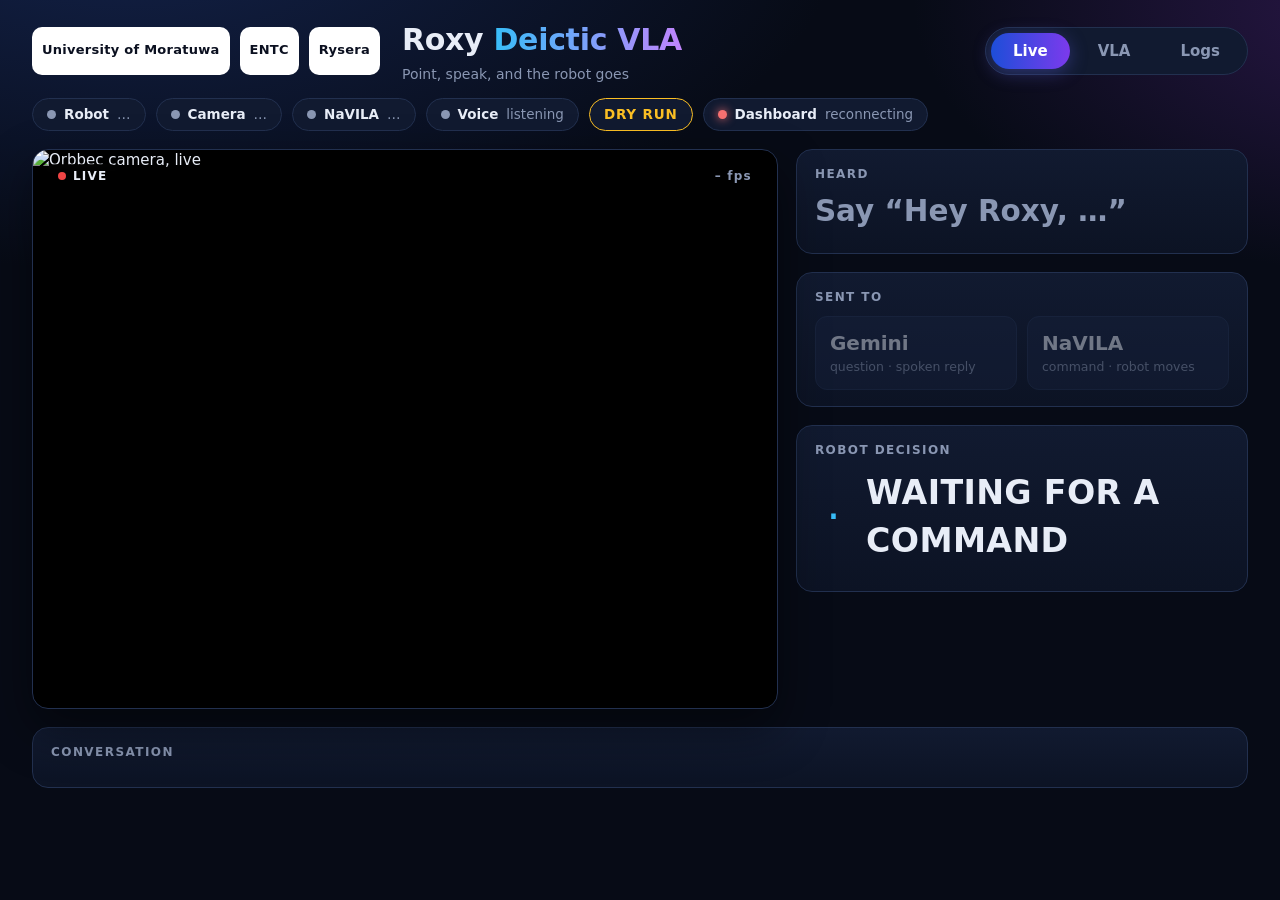
==== scripts/dashboard/static/index.html @ 3c6b2a52 "feat(GUI): made a user interface that shows everything" ====
<!doctype html>
<html lang="en">
<head>
<meta charset="utf-8">
<meta name="viewport" content="width=device-width, initial-scale=1">
<title>Roxy · Deictic VLA</title>
<link rel="stylesheet" href="style.css">
</head>
<body>
<header class="top">
  <div class="brand">
    <div class="logos">
      <img src="logos/uom.png" alt="University of Moratuwa" data-fallback="University of Moratuwa">
      <img src="logos/entc.png" alt="ENTC" data-fallback="ENTC">
      <img src="logos/rysera.png" alt="Rysera" data-fallback="Rysera">
    </div>
    <div class="title">
      <h1>Roxy <span>Deictic VLA</span></h1>
      <p>Point, speak, and the robot goes</p>
    </div>
  </div>
  <nav class="tabs" role="tablist">
    <button class="tab active" data-tab="live" role="tab">Live</button>
    <button class="tab" data-tab="vla" role="tab">VLA</button>
    <button class="tab" data-tab="logs" role="tab">Logs</button>
  </nav>
</header>

<section class="statusbar" id="statusbar">
  <div class="pill" id="st-robot"><i></i><b>Robot</b><span>…</span></div>
  <div class="pill" id="st-camera"><i></i><b>Camera</b><span>…</span></div>
  <div class="pill" id="st-server"><i></i><b>NaVILA</b><span>…</span></div>
  <div class="pill" id="st-voice"><i></i><b>Voice</b><span>listening</span></div>
  <div class="pill mode" id="st-mode"><b>DRY RUN</b></div>
  <div class="pill" id="st-link"><i></i><b>Dashboard</b><span>connecting</span></div>
</section>

<!-- ============ LIVE ============ -->
<main class="view active" id="view-live">
  <div class="live-grid">
    <div class="stage">
      <div class="video">
        <img src="stream.mjpg" alt="Orbbec camera, live">
        <div class="badge live-badge"><i></i>LIVE</div>
        <div class="badge fps" id="live-fps">– fps</div>
        <div class="overlay-action" id="overlay-action" hidden>
          <span class="glyph" id="overlay-glyph"></span>
          <span id="overlay-text"></span>
        </div>
      </div>
    </div>

    <aside class="side">
      <div class="card heard">
        <div class="card-label">Heard</div>
        <div class="heard-text" id="heard-text"><span class="muted">Say “Hey Roxy, …”</span></div>
        <div class="heard-meta" id="heard-meta"></div>
      </div>

      <div class="card route">
        <div class="card-label">Sent to</div>
        <div class="lanes">
          <div class="lane gemini" id="lane-gemini">
            <div class="lane-name">Gemini</div>
            <div class="lane-desc">question · spoken reply</div>
          </div>
          <div class="lane navila" id="lane-navila">
            <div class="lane-name">NaVILA</div>
            <div class="lane-desc">command · robot moves</div>
          </div>
        </div>
        <div class="reply" id="reply" hidden></div>
      </div>

      <div class="card decision">
        <div class="card-label">Robot decision <span class="right" id="decision-meta"></span></div>
        <div class="decision-main" id="decision-main">
          <span class="glyph" id="decision-glyph">·</span>
          <span class="decision-text" id="decision-text">Waiting for a command</span>
        </div>
        <div class="instruction" id="instruction"></div>
      </div>
    </aside>
  </div>

  <div class="card history">
    <div class="card-label">Conversation</div>
    <ol class="history-list" id="history-list"></ol>
  </div>
</main>

<!-- ============ VLA ============ -->
<main class="view" id="view-vla">
  <div class="vla-streams">
    <div class="card stream-card">
      <div class="card-label">Camera <span class="right muted">continuous, ~15 fps</span></div>
      <div class="video small"><img data-src="stream.mjpg" alt="Orbbec camera, live"></div>
    </div>
    <div class="card stream-card">
      <div class="card-label">Sent to NaVILA <span class="right muted" id="sent-meta">one frame per decision</span></div>
      <div class="video small sent">
        <img id="sent-frame" alt="Latest frame sent to NaVILA" hidden>
        <div class="empty" id="sent-empty">No request yet</div>
        <div class="vla-thinking" id="thinking" hidden><span></span><span></span><span></span> NaVILA is thinking</div>
        <div class="overlay-action small" id="sent-action" hidden></div>
      </div>
    </div>
  </div>

  <div class="card">
    <div class="card-label">Decisions <span class="right muted">newest first · 8 frames per request, oldest → newest</span></div>
    <div class="timeline" id="timeline"><div class="empty">Give NaVILA an instruction to see its decisions here</div></div>
  </div>
</main>

<!-- ============ LOGS ============ -->
<main class="view" id="view-logs">
  <div class="log-tools">
    <div class="seg" id="level-filter">
      <button data-level="all" class="on">All</button>
      <button data-level="warn">Warnings +</button>
      <button data-level="error">Errors</button>
    </div>
    <input type="search" id="log-search" placeholder="Search logs…">
    <label class="check"><input type="checkbox" id="log-follow" checked> Follow</label>
  </div>
  <div class="log-cols">
    <div class="card log-col" data-machine="laptop">
      <div class="card-label">Laptop <span class="sub">Go2 bridge · mic · Gemini · navila_node</span><span class="count" id="count-laptop">0</span></div>
      <ol class="log" id="log-laptop"></ol>
    </div>
    <div class="card log-col" data-machine="pi">
      <div class="card-label">Raspberry Pi <span class="sub">Orbbec camera · speaker</span><span class="count" id="count-pi">0</span></div>
      <ol class="log" id="log-pi"></ol>
    </div>
    <div class="card log-col" data-machine="server">
      <div class="card-label">NaVILA server <span class="sub">GPU workstation</span><span class="count" id="count-server">0</span></div>
      <ol class="log" id="log-server"></ol>
    </div>
  </div>
</main>

<script src="app.js"></script>
</body>
</html>
---- scripts/dashboard/static/style.css ----
:root {
  --bg: #070b16;
  --bg2: #0c1324;
  --panel: #111a30;
  --panel2: #16213b;
  --line: #22304f;
  --text: #e8edf7;
  --muted: #8a97b3;
  --navila: #38bdf8;
  --navila-glow: rgba(56, 189, 248, .35);
  --gemini: #c084fc;
  --gemini-glow: rgba(192, 132, 252, .35);
  --ok: #34d399;
  --warn: #fbbf24;
  --err: #f87171;
  --radius: 16px;
  --font: system-ui, -apple-system, "Segoe UI", Roboto, Ubuntu, "Helvetica Neue", Arial, sans-serif;
  --mono: ui-monospace, "SFMono-Regular", "JetBrains Mono", "Ubuntu Mono", Menlo, Consolas, monospace;
  color-scheme: dark;
}

* { box-sizing: border-box; }
body {
  margin: 0;
  min-height: 100vh;
  background: radial-gradient(1200px 600px at 10% -10%, #13224a 0%, transparent 60%),
              radial-gradient(900px 500px at 110% 0%, #2a1748 0%, transparent 55%), var(--bg);
  color: var(--text);
  font: 15px/1.45 var(--font);
  padding: 0 clamp(16px, 2.5vw, 32px) 32px;
}
[hidden] { display: none !important; }
.muted { color: var(--muted); }
.right { margin-left: auto; }

/* ---------- header ---------- */
.top {
  display: flex; align-items: center; justify-content: space-between; gap: 24px; flex-wrap: wrap;
  padding: 18px 0 14px;
}
.brand { display: flex; align-items: center; gap: 22px; flex-wrap: wrap; }
.logos { display: flex; align-items: center; gap: 10px; }
.logos img, .logos .logo-fallback {
  height: 48px; max-width: 150px; object-fit: contain;
  background: #fff; border-radius: 10px; padding: 6px 10px;
}
.logos .logo-fallback { max-width: none; }
.logo-fallback {
  display: inline-flex; align-items: center; color: #0b1020; font-weight: 800; font-size: 13px;
  letter-spacing: .02em; white-space: nowrap;
}
.title h1 { margin: 0; font-size: clamp(22px, 2.4vw, 30px); letter-spacing: -.01em; }
.title h1 span {
  background: linear-gradient(90deg, var(--navila), var(--gemini)); -webkit-background-clip: text;
  background-clip: text; color: transparent;
}
.title p { margin: 2px 0 0; color: var(--muted); font-size: 14px; }

.tabs { display: flex; gap: 6px; background: var(--panel); border: 1px solid var(--line); border-radius: 999px; padding: 5px; }
.tab {
  border: 0; background: transparent; color: var(--muted); font: 600 15px var(--font);
  padding: 9px 22px; border-radius: 999px; cursor: pointer;
}
.tab:hover { color: var(--text); }
.tab.active { background: linear-gradient(90deg, #1d4ed8, #7c3aed); color: #fff; box-shadow: 0 4px 18px rgba(99, 102, 241, .35); }

/* ---------- status ---------- */
.statusbar { display: flex; gap: 10px; flex-wrap: wrap; margin-bottom: 18px; }
.pill {
  display: flex; align-items: center; gap: 8px; background: var(--panel); border: 1px solid var(--line);
  border-radius: 999px; padding: 6px 14px; font-size: 13.5px;
}
.pill i { width: 9px; height: 9px; border-radius: 50%; background: var(--muted); }
.pill.ok i { background: var(--ok); box-shadow: 0 0 10px var(--ok); }
.pill.warn i { background: var(--warn); box-shadow: 0 0 10px var(--warn); }
.pill.err i { background: var(--err); box-shadow: 0 0 10px var(--err); }
.pill span { color: var(--muted); }
.pill.mode { font-weight: 800; letter-spacing: .06em; border-color: var(--warn); color: var(--warn); }
.pill.mode.live { border-color: var(--err); color: #fff; background: rgba(248, 113, 113, .18); }
.pill.speaking i { background: var(--gemini); box-shadow: 0 0 12px var(--gemini); animation: pulse 1s infinite; }

/* ---------- cards ---------- */
.card {
  background: linear-gradient(180deg, var(--panel), var(--bg2)); border: 1px solid var(--line);
  border-radius: var(--radius); padding: 16px 18px; min-width: 0;
}
.card-label {
  display: flex; align-items: center; gap: 10px; font-size: 12px; font-weight: 700; text-transform: uppercase;
  letter-spacing: .12em; color: var(--muted); margin-bottom: 10px;
}
.empty { color: var(--muted); padding: 20px 0; text-align: center; }

.view { display: none; }
.view.active { display: block; animation: fade .25s ease; }
@keyframes fade { from { opacity: 0; transform: translateY(4px); } to { opacity: 1; transform: none; } }
@keyframes pulse { 50% { opacity: .35; } }

/* ---------- live ---------- */
.live-grid { display: grid; grid-template-columns: minmax(0, 1.65fr) minmax(320px, 1fr); gap: 18px; }
@media (max-width: 980px) { .live-grid { grid-template-columns: 1fr; } }

.video {
  position: relative; border-radius: var(--radius); overflow: hidden; background: #000;
  aspect-ratio: 4 / 3; border: 1px solid var(--line); box-shadow: 0 20px 50px rgba(0, 0, 0, .45);
}
.video img { width: 100%; height: 100%; object-fit: cover; display: block; }
.video.small { box-shadow: none; }
.badge {
  position: absolute; top: 14px; padding: 5px 11px; border-radius: 8px; font: 700 12px var(--font);
  letter-spacing: .1em; background: rgba(0, 0, 0, .55); backdrop-filter: blur(6px);
}
.live-badge { left: 14px; display: flex; align-items: center; gap: 7px; }
.live-badge i { width: 8px; height: 8px; border-radius: 50%; background: #ef4444; animation: pulse 1.2s infinite; }
.fps { right: 14px; color: var(--muted); }

.overlay-action {
  position: absolute; left: 50%; bottom: 22px; transform: translateX(-50%);
  display: flex; align-items: center; gap: 14px; white-space: nowrap;
  padding: 12px 26px; border-radius: 999px; background: rgba(7, 11, 22, .72); backdrop-filter: blur(8px);
  border: 1px solid var(--navila); box-shadow: 0 0 30px var(--navila-glow);
  font-size: clamp(20px, 2.6vw, 34px); font-weight: 800; letter-spacing: .02em;
}
.overlay-action.small { font-size: 18px; padding: 8px 18px; bottom: 14px; }
.overlay-action.stop { border-color: var(--err); box-shadow: 0 0 30px rgba(248, 113, 113, .35); }
.glyph { font-size: 1.15em; color: var(--navila); }
.stop .glyph { color: var(--err); }

.side { display: flex; flex-direction: column; gap: 18px; min-width: 0; }
.heard-text { font-size: clamp(22px, 2.3vw, 30px); font-weight: 800; line-height: 1.2; min-height: 1.2em; overflow-wrap: anywhere; }
.heard-text q { quotes: "“" "”"; }
.heard-meta { margin-top: 8px; color: var(--muted); font-size: 13px; display: flex; gap: 8px; flex-wrap: wrap; }
.chip {
  display: inline-flex; align-items: center; gap: 6px; padding: 2px 10px; border-radius: 999px;
  font-size: 12px; font-weight: 700; border: 1px solid var(--line); color: var(--muted);
}
.chip.wake { color: #fde68a; border-color: #92400e; background: rgba(251, 191, 36, .1); }
.chip.navila { color: var(--navila); border-color: rgba(56, 189, 248, .5); background: rgba(56, 189, 248, .08); }
.chip.gemini { color: var(--gemini); border-color: rgba(192, 132, 252, .5); background: rgba(192, 132, 252, .08); }
.chip.offline, .chip.err { color: var(--err); border-color: rgba(248, 113, 113, .5); }

.lanes { display: grid; grid-template-columns: 1fr 1fr; gap: 10px; }
.lane {
  border: 1px solid var(--line); border-radius: 12px; padding: 12px 14px; opacity: .45;
  transition: all .3s ease; background: var(--panel2);
}
.lane-name { font-size: 20px; font-weight: 800; }
.lane-desc { font-size: 12.5px; color: var(--muted); }
.lane.on { opacity: 1; transform: translateY(-2px); }
.lane.gemini.on { border-color: var(--gemini); box-shadow: 0 0 26px var(--gemini-glow); }
.lane.gemini.on .lane-name { color: var(--gemini); }
.lane.navila.on { border-color: var(--navila); box-shadow: 0 0 26px var(--navila-glow); }
.lane.navila.on .lane-name { color: var(--navila); }
.reply {
  margin-top: 12px; padding: 12px 14px; border-radius: 12px; background: rgba(192, 132, 252, .1);
  border: 1px solid rgba(192, 132, 252, .35); font-size: 16px; font-weight: 600;
}
.reply::before { content: "Roxy: "; color: var(--gemini); font-weight: 800; }

.decision-main { display: flex; align-items: center; gap: 14px; }
.decision-main .glyph { font-size: 44px; line-height: 1; width: 52px; text-align: center; }
.decision-text { font-size: clamp(24px, 2.6vw, 34px); font-weight: 900; letter-spacing: .01em; text-transform: uppercase; }
.decision.thinking .decision-text { color: var(--muted); }
.decision.thinking .glyph { animation: pulse 1s infinite; }
.instruction { margin-top: 10px; color: var(--muted); font-size: 14px; }
.instruction b { color: var(--text); }

.history { margin-top: 18px; }
.history-list { list-style: none; margin: 0; padding: 0; display: grid; gap: 8px; }
.history-list li {
  display: grid; grid-template-columns: 74px minmax(0, 1fr) auto; gap: 12px; align-items: center;
  padding: 10px 12px; border-radius: 10px; background: var(--panel2);
}
.history-list .time { color: var(--muted); font: 13px var(--mono); }
.history-list .said { font-weight: 700; overflow-wrap: anywhere; }
.history-list .said small { display: block; color: var(--muted); font-weight: 500; margin-top: 2px; }

/* ---------- VLA ---------- */
.vla-streams { display: grid; grid-template-columns: 1fr 1fr; gap: 18px; margin-bottom: 18px; }
@media (max-width: 900px) { .vla-streams { grid-template-columns: 1fr; } }
.video.sent { display: flex; align-items: center; justify-content: center; }
.video.sent img { object-fit: contain; }
.vla-thinking {
  position: absolute; top: 14px; left: 14px; display: flex; align-items: center; gap: 4px;
  background: rgba(0, 0, 0, .6); padding: 6px 12px; border-radius: 8px; font-size: 13px; font-weight: 700;
}
.vla-thinking span { width: 6px; height: 6px; border-radius: 50%; background: var(--navila); animation: pulse 1s infinite; }
.vla-thinking span:nth-child(2) { animation-delay: .2s; }
.vla-thinking span:nth-child(3) { animation-delay: .4s; margin-right: 6px; }

.timeline { display: grid; gap: 14px; }
.step {
  display: grid; grid-template-columns: minmax(0, 1fr) 280px; gap: 16px; padding: 14px; border-radius: 12px;
  background: var(--panel2); border: 1px solid var(--line); animation: fade .3s ease;
}
@media (max-width: 900px) { .step { grid-template-columns: 1fr; } }
.strip-wrap { overflow-x: auto; }
.strip { display: grid; grid-template-columns: repeat(8, minmax(64px, 1fr)); gap: 6px; min-width: 520px; }
.strip figure { margin: 0; position: relative; }
.strip img { width: 100%; aspect-ratio: 1; object-fit: cover; border-radius: 8px; display: block; border: 1px solid var(--line); }
.strip figure:last-child img { border: 2px solid var(--navila); box-shadow: 0 0 14px var(--navila-glow); }
.strip figcaption { position: absolute; left: 4px; bottom: 4px; font: 700 10px var(--mono); background: rgba(0, 0, 0, .65); padding: 1px 5px; border-radius: 4px; }
.strip figure.pad img { opacity: .25; }
.step-info { display: flex; flex-direction: column; gap: 8px; min-width: 0; }
.step-head { display: flex; align-items: center; gap: 10px; }
.step-n { font: 800 13px var(--mono); color: var(--muted); }
.step-action { font-size: 22px; font-weight: 900; text-transform: uppercase; display: flex; align-items: center; gap: 8px; }
.step-text { font: 13px var(--mono); color: #cbd5e1; background: rgba(0, 0, 0, .25); padding: 8px 10px; border-radius: 8px; overflow-wrap: anywhere; }
.step-meta { display: flex; gap: 6px; flex-wrap: wrap; }
.outcome { font-size: 13px; color: var(--muted); }
.outcome.ok { color: var(--ok); }
.outcome.bad { color: var(--err); }
.episode {
  text-align: center; color: var(--muted); font-size: 13px; padding: 6px; border-top: 1px dashed var(--line);
}
.episode b { color: var(--text); }

/* ---------- logs ---------- */
.log-tools { display: flex; gap: 12px; align-items: center; flex-wrap: wrap; margin-bottom: 14px; }
.seg { display: flex; background: var(--panel); border: 1px solid var(--line); border-radius: 10px; padding: 3px; }
.seg button { border: 0; background: transparent; color: var(--muted); font: 600 13.5px var(--font); padding: 7px 14px; border-radius: 8px; cursor: pointer; }
.seg button.on { background: var(--panel2); color: var(--text); }
#log-search {
  flex: 1; min-width: 180px; max-width: 420px; background: var(--panel); border: 1px solid var(--line); color: var(--text);
  border-radius: 10px; padding: 9px 12px; font: 14px var(--font);
}
.check { color: var(--muted); font-size: 14px; display: flex; gap: 6px; align-items: center; }
.log-cols { display: grid; grid-template-columns: repeat(3, minmax(0, 1fr)); gap: 16px; }
@media (max-width: 1100px) { .log-cols { grid-template-columns: 1fr; } }
.log-col { display: flex; flex-direction: column; height: calc(100vh - 250px); min-height: 360px; }
.log-col .card-label { flex-wrap: wrap; }
.log-col .sub { text-transform: none; letter-spacing: 0; font-weight: 500; font-size: 12.5px; }
.count { margin-left: auto; background: var(--panel2); border-radius: 999px; padding: 1px 9px; font: 700 12px var(--mono); color: var(--text); }
.log { list-style: none; margin: 0; padding: 0; overflow-y: auto; flex: 1; font-size: 13.5px; }
.log li { display: grid; grid-template-columns: 64px 18px minmax(0, 1fr); gap: 8px; padding: 6px 4px; border-bottom: 1px solid rgba(34, 48, 79, .6); }
.log .ts { color: var(--muted); font: 12px var(--mono); padding-top: 2px; }
.log .lv { text-align: center; font-weight: 900; }
.log .lv.info { color: var(--navila); }
.log .lv.warn { color: var(--warn); }
.log .lv.error, .log .lv.fatal { color: var(--err); }
.log .lv.debug { color: var(--muted); }
.log li.warn { background: rgba(251, 191, 36, .06); }
.log li.error, .log li.fatal { background: rgba(248, 113, 113, .08); }
.log .node { display: inline-block; font: 700 11px var(--mono); color: #93c5fd; background: rgba(147, 197, 253, .1); padding: 0 6px; border-radius: 5px; margin-right: 6px; }
.log .msg { overflow-wrap: anywhere; }
.log .rep { margin-left: 6px; font: 700 11px var(--mono); color: var(--muted); background: var(--panel2); padding: 0 6px; border-radius: 5px; }
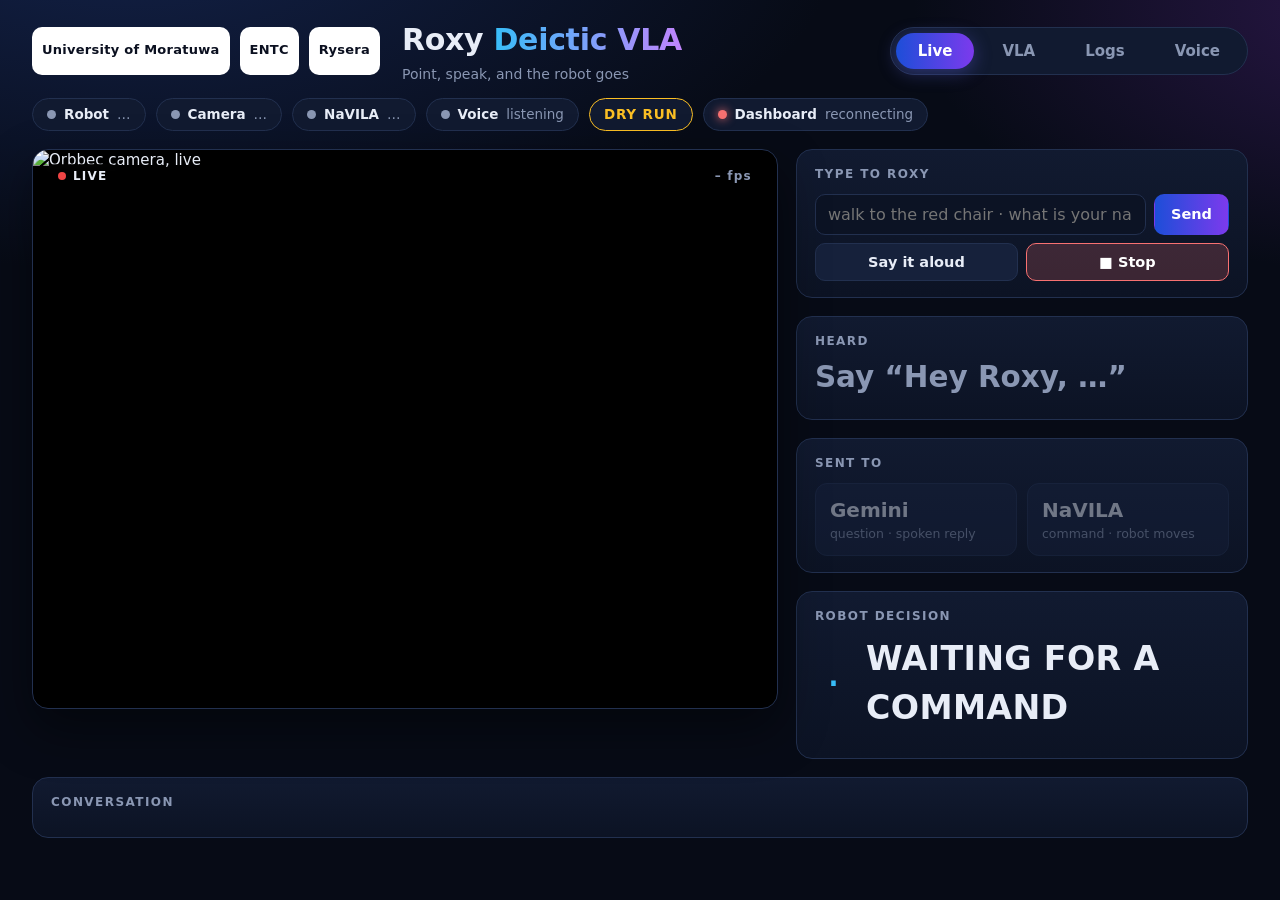
==== commit bba4d5f8: "feat(voice): type to Roxy from the dashboard and a voice lab with 100 robot voices - Live tab: "Type" ====
--- a/scripts/dashboard/static/index.html
+++ b/scripts/dashboard/static/index.html
@@ -23,6 +23,7 @@
     <button class="tab active" data-tab="live" role="tab">Live</button>
     <button class="tab" data-tab="vla" role="tab">VLA</button>
     <button class="tab" data-tab="logs" role="tab">Logs</button>
+    <button class="tab" data-tab="voice" role="tab">Voice</button>
   </nav>
 </header>
 
@@ -51,6 +52,19 @@
     </div>
 
     <aside class="side">
+      <div class="card type">
+        <div class="card-label">Type to Roxy <span class="right type-status" id="type-status"></span></div>
+        <form class="type-row" id="type-form" autocomplete="off">
+          <input id="type-text" maxlength="400" placeholder="walk to the red chair · what is your name? · sit down"
+                 aria-label="Message for Roxy">
+          <button type="submit" class="btn primary">Send</button>
+        </form>
+        <div class="type-actions">
+          <button type="button" class="btn" id="type-say" title="Roxy says the text word for word">Say it aloud</button>
+          <button type="button" class="btn danger" id="type-stop" title="End the NaVILA episode now">■ Stop</button>
+        </div>
+      </div>
+
       <div class="card heard">
         <div class="card-label">Heard</div>
         <div class="heard-text" id="heard-text"><span class="muted">Say “Hey Roxy, …”</span></div>
@@ -140,6 +154,54 @@
   </div>
 </main>
 
+<!-- ============ VOICE ============ -->
+<main class="view" id="view-voice">
+  <div class="voice-grid">
+    <div class="card voice-lib">
+      <div class="card-label">Voices <span class="count" id="voice-count">0</span></div>
+      <div class="voice-tools">
+        <input type="search" id="voice-search" placeholder="Search voices…" aria-label="Search voices">
+        <div class="seg" id="voice-style"></div>
+      </div>
+      <ol class="voice-list" id="voice-list"><li class="empty">Loading voices…</li></ol>
+      <p class="hint">← → previous / next voice and play it · Space plays again</p>
+    </div>
+
+    <div class="voice-side">
+      <div class="card now">
+        <div class="card-label">Roxy's voice now</div>
+        <div class="now-voice" id="voice-current">from roxy.yaml</div>
+      </div>
+
+      <div class="card tester">
+        <div class="card-label">Test sentence <button type="button" class="link right" id="test-another">↻ another</button></div>
+        <textarea id="test-text" rows="2" maxlength="400" aria-label="Test sentence"></textarea>
+        <div class="picked" id="picked">Pick a voice</div>
+        <div class="play-row">
+          <button type="button" class="btn" id="voice-prev" title="Previous voice (←)">◀</button>
+          <button type="button" class="btn primary" id="play-here">▶ Play here</button>
+          <button type="button" class="btn" id="play-roxy" title="Plays on Roxy's speaker; needs VOICE=true and the Pi">🔊 Play on Roxy</button>
+          <button type="button" class="btn" id="voice-next" title="Next voice (→)">▶▶</button>
+        </div>
+        <label class="check"><input type="checkbox" id="autoplay" checked> Play each voice as I pick it</label>
+        <button type="button" class="btn use" id="voice-use">Use as Roxy's voice</button>
+        <div class="voice-msg" id="voice-msg"></div>
+      </div>
+
+      <div class="card knobs">
+        <div class="card-label">Tune it <button type="button" class="link right" id="voice-reset">reset</button></div>
+        <label class="field">Speaker <select id="knob-base"></select></label>
+        <div class="knob-grid" id="knob-grid"></div>
+        <div class="toggles" id="knob-toggles"></div>
+        <label class="field">Personality <select id="knob-persona">
+          <option value="robot">robot: precise, "Affirmative."</option>
+          <option value="scooby">scooby: goofy cartoon dog</option>
+        </select></label>
+      </div>
+    </div>
+  </div>
+</main>
+
 <script src="app.js"></script>
 </body>
 </html>
--- a/scripts/dashboard/static/style.css
+++ b/scripts/dashboard/static/style.css
@@ -243,3 +243,78 @@
 .log .node { display: inline-block; font: 700 11px var(--mono); color: #93c5fd; background: rgba(147, 197, 253, .1); padding: 0 6px; border-radius: 5px; margin-right: 6px; }
 .log .msg { overflow-wrap: anywhere; }
 .log .rep { margin-left: 6px; font: 700 11px var(--mono); color: var(--muted); background: var(--panel2); padding: 0 6px; border-radius: 5px; }
+
+/* ---------- buttons, typing ---------- */
+.btn {
+  border: 1px solid var(--line); background: var(--panel2); color: var(--text); font: 700 14.5px var(--font);
+  padding: 10px 16px; border-radius: 10px; cursor: pointer; white-space: nowrap;
+}
+.btn:hover:not(:disabled) { border-color: var(--muted); }
+.btn:disabled { opacity: .4; cursor: not-allowed; }
+.btn.primary { background: linear-gradient(90deg, #1d4ed8, #7c3aed); border-color: transparent; color: #fff; }
+.btn.danger { color: #fff; background: rgba(248, 113, 113, .2); border-color: var(--err); }
+.link { border: 0; background: none; color: var(--navila); font: 700 12px var(--font); cursor: pointer; text-transform: none; letter-spacing: 0; }
+.chip.typed { color: var(--navila); border-color: rgba(56, 189, 248, .5); background: rgba(56, 189, 248, .08); }
+
+.type-row { display: flex; gap: 8px; }
+.type-row input, .voice-tools input, .tester textarea, .field select {
+  flex: 1; min-width: 0; background: var(--bg2); border: 1px solid var(--line); color: var(--text);
+  border-radius: 10px; padding: 10px 12px; font: 16px var(--font);
+}
+.type-row input:focus, .tester textarea:focus { outline: 2px solid var(--navila); outline-offset: -1px; }
+.type-actions { display: flex; gap: 8px; margin-top: 8px; }
+.type-actions .btn { flex: 1; }
+.type-status { text-transform: none; letter-spacing: 0; font-weight: 600; color: var(--ok); }
+.type-status.bad, .voice-msg.bad { color: var(--err); }
+
+/* ---------- voice lab ---------- */
+.voice-grid { display: grid; grid-template-columns: minmax(0, 1.2fr) minmax(320px, 1fr); gap: 18px; align-items: start; }
+@media (max-width: 980px) { .voice-grid { grid-template-columns: 1fr; } }
+.voice-lib { display: flex; flex-direction: column; height: calc(100vh - 190px); min-height: 420px; }
+.voice-tools { display: flex; gap: 10px; flex-wrap: wrap; margin-bottom: 10px; }
+.voice-tools input { flex: 1 1 160px; font-size: 14px; padding: 8px 12px; }
+.voice-tools .seg { flex-wrap: wrap; }
+.voice-list { list-style: none; margin: 0; padding: 0; overflow-y: auto; flex: 1; }
+.voice-list li[data-name] {
+  display: grid; grid-template-columns: 40px minmax(0, 1fr) auto 30px 36px; gap: 10px; align-items: center;
+  padding: 7px 8px; border-radius: 10px; cursor: pointer; border: 1px solid transparent;
+}
+.voice-list li[data-name]:hover { background: var(--panel2); }
+.voice-list li.on { background: rgba(124, 58, 237, .16); border-color: rgba(192, 132, 252, .55); }
+.voice-list li.missing { opacity: .5; }
+.voice-list .vn { font: 700 12px var(--mono); color: var(--muted); }
+.voice-list .vl { font-weight: 700; overflow-wrap: break-word; }
+.voice-list .vl small { display: block; color: var(--warn); font-weight: 500; font-size: 11.5px; }
+.voice-list .star, .voice-list .vplay {
+  border: 0; background: none; color: var(--line); font-size: 17px; cursor: pointer; padding: 2px; line-height: 1;
+}
+.voice-list .star.on { color: var(--warn); }
+.voice-list .vplay { color: var(--navila); width: 32px; height: 32px; border-radius: 50%; background: var(--panel2); font-size: 13px; }
+.hint { margin: 10px 0 0; color: var(--muted); font-size: 12.5px; }
+
+.voice-side { display: flex; flex-direction: column; gap: 18px; min-width: 0; }
+.now-voice { font-size: 22px; font-weight: 800; }
+.tester textarea { width: 100%; resize: vertical; font-size: 17px; line-height: 1.35; }
+.picked { margin: 12px 0 8px; font-size: 18px; }
+.play-row { display: grid; grid-template-columns: auto 1fr 1fr auto; gap: 8px; margin-bottom: 10px; }
+.btn.use { width: 100%; margin-top: 12px; padding: 13px; font-size: 16px; color: #062016; background: var(--ok); border-color: transparent; }
+.voice-msg { margin-top: 8px; min-height: 1.4em; font-size: 13.5px; color: var(--muted); }
+
+.field { display: flex; flex-direction: column; gap: 6px; font-size: 13px; color: var(--muted); font-weight: 600; margin-bottom: 12px; }
+.field select { font-size: 14.5px; padding: 8px 10px; }
+.knob-grid { display: grid; grid-template-columns: 1fr 1fr; gap: 10px 16px; margin-bottom: 12px; }
+@media (max-width: 480px) { .knob-grid { grid-template-columns: 1fr; } }
+.knob { display: flex; flex-direction: column; gap: 2px; }
+.kl { display: flex; justify-content: space-between; gap: 8px; font-size: 13px; color: var(--muted); font-weight: 600; }
+.kl b { color: var(--text); font: 700 12.5px var(--mono); }
+.knob input[type=range] { width: 100%; accent-color: #8b5cf6; }
+.toggles { display: flex; gap: 8px 16px; flex-wrap: wrap; margin-bottom: 12px; }
+.toggle { display: flex; align-items: center; gap: 6px; font-size: 14px; font-weight: 600; }
+.toggle input, .check input { accent-color: #8b5cf6; width: 16px; height: 16px; }
+@media (max-width: 600px) {
+  .voice-lib { height: 60vh; min-height: 320px; }
+  .voice-list li[data-name] { grid-template-columns: 34px minmax(0, 1fr) 28px 34px; gap: 8px; }
+  .voice-list li[data-name] .chip { display: none; }  /* the name already ends in the style */
+  .play-row { grid-template-columns: 1fr 1fr; }
+  .play-row #play-here, .play-row #play-roxy { grid-row: 1; }
+}
